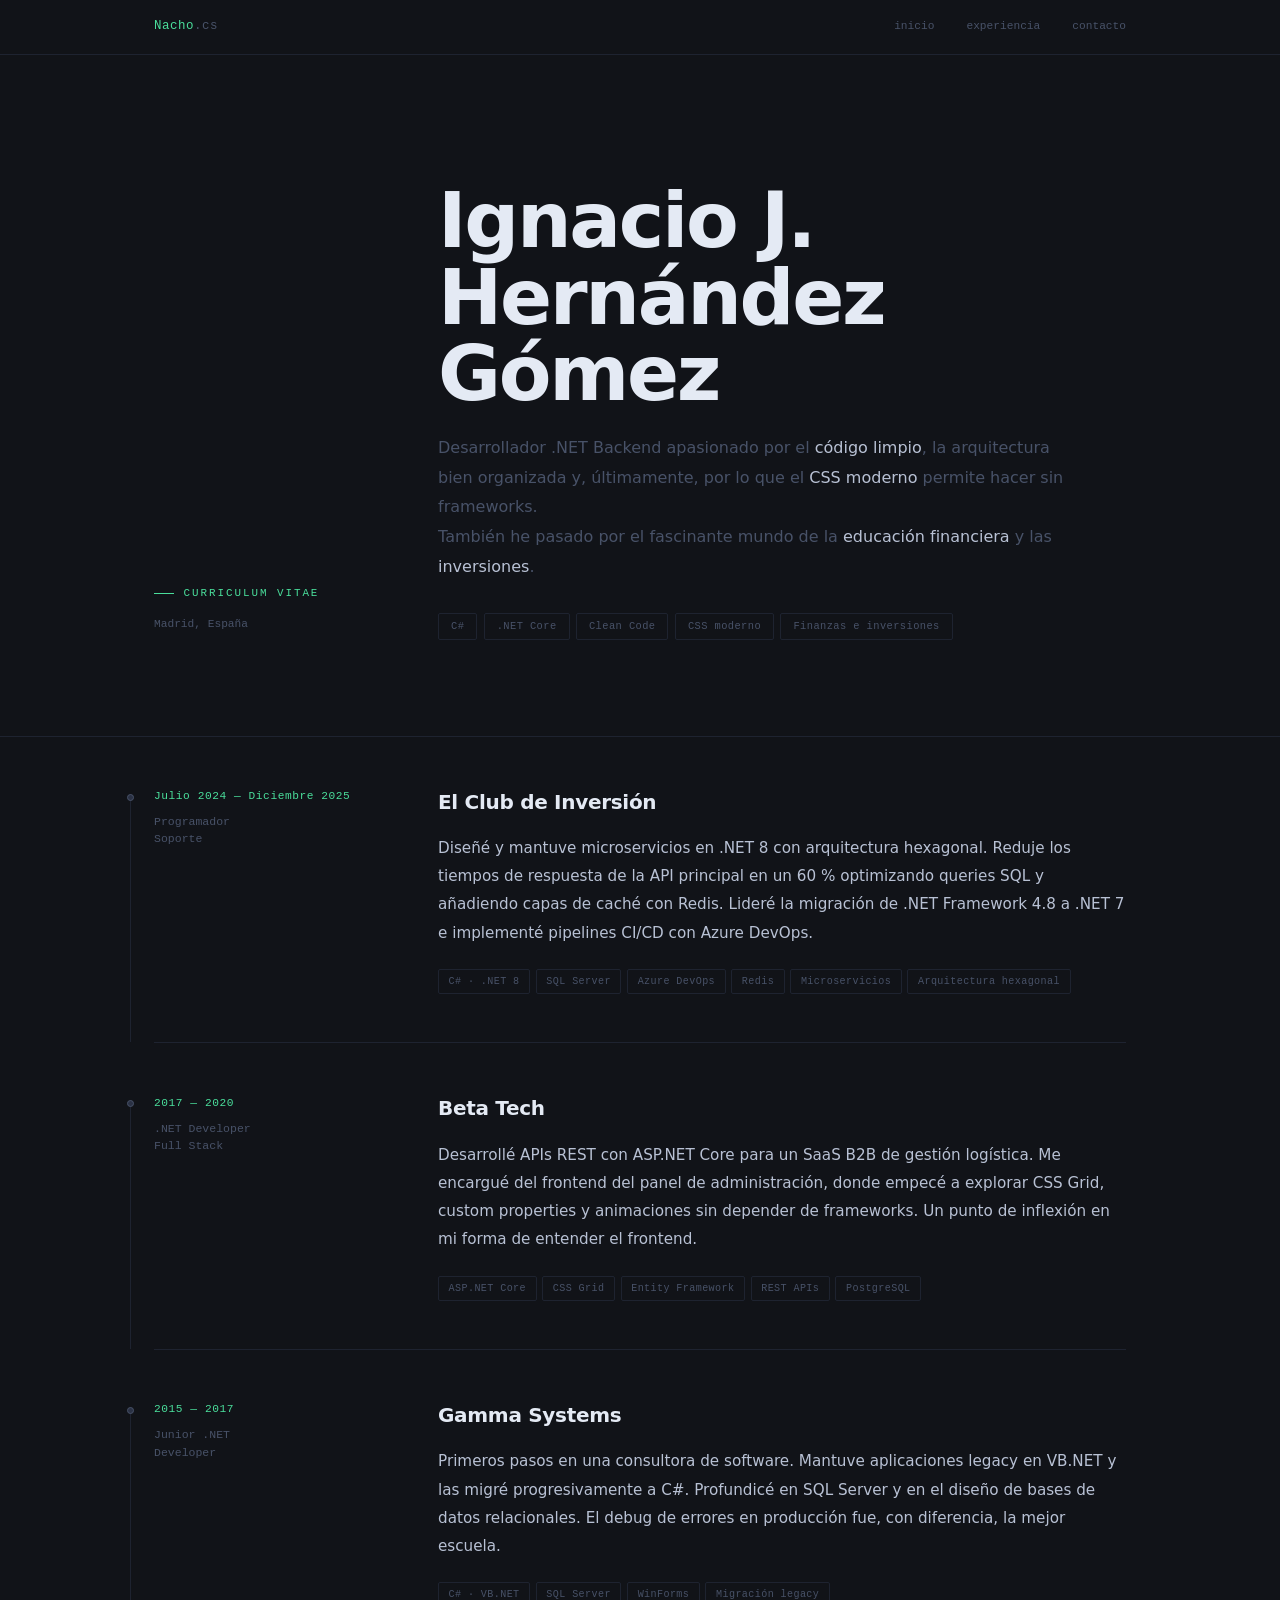
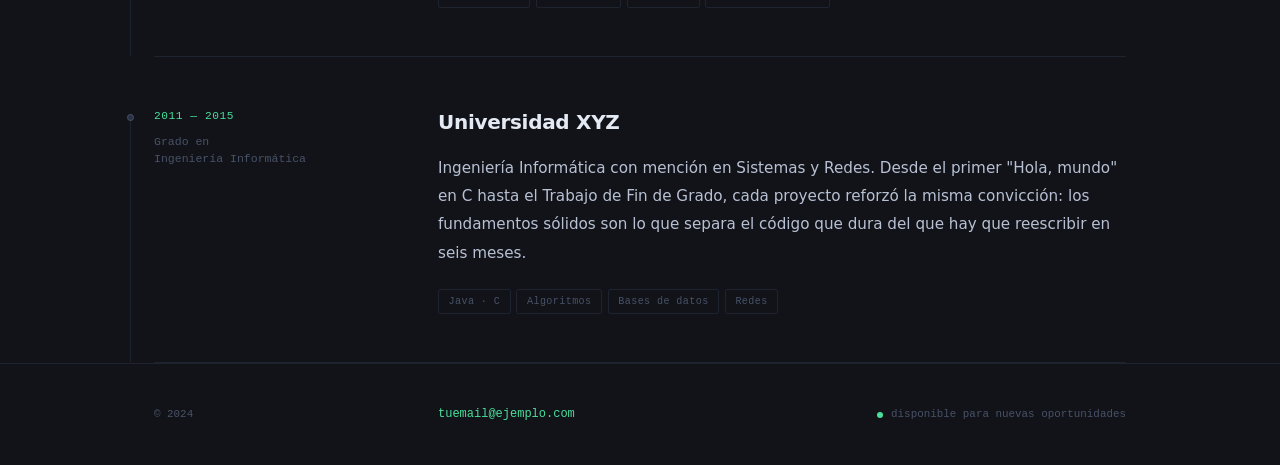
==== cv.html @ 0f87c583 "Primera versión devuelta por la IA. Pendiente seguir revisando." ====
<!DOCTYPE html>
<html lang="es">
<head>
  <meta charset="UTF-8" />
  <meta name="viewport" content="width=device-width, initial-scale=1.0" />
  <title>Ignacio - CV</title>
  <style>
    *, *::before, *::after { box-sizing: border-box; margin: 0; padding: 0; }

    :root {
      --bg:      #111318;
      --border:  #1e2330;
      --text:    #b8c1d4;
      --muted:   #485268;
      --dim:     #2a3144;
      --heading: #e4eaf4;
      --accent:  #4ade9b;
      --mono:    ui-monospace, 'Cascadia Code', 'SF Mono', Menlo, Consolas, monospace;
      --sans:    system-ui, -apple-system, BlinkMacSystemFont, 'Segoe UI', sans-serif;
      --max:     1100px;
      --pad:     clamp(1.5rem, 5vw, 5rem);
    }

    html { scroll-behavior: smooth; }

    body {
      background: var(--bg);
      color: var(--text);
      font-family: var(--sans);
      font-size: 15px;
      line-height: 1.75;
      overflow-x: hidden;
    }

    ::-webkit-scrollbar { width: 4px; }
    ::-webkit-scrollbar-track { background: var(--bg); }
    ::-webkit-scrollbar-thumb { background: var(--border); border-radius: 2px; }

    /* ─── WRAPPER ─── */
    .wrap {
      max-width: var(--max);
      margin: 0 auto;
      padding: 0 var(--pad);
    }

    /* ─── HEADER ─── */
    .site-header {
      position: sticky;
      top: 0;
      z-index: 100;
      background: var(--bg);
      border-bottom: 1px solid var(--border);
    }

    .header-inner {
      max-width: var(--max);
      margin: 0 auto;
      padding: 1rem var(--pad);
      display: flex;
      justify-content: space-between;
      align-items: center;
    }

    .site-logo {
      font-family: var(--mono);
      font-size: .78rem;
      color: var(--accent);
      letter-spacing: .04em;
    }

    .site-logo em { color: var(--muted); font-style: normal; }

    .site-nav {
      list-style: none;
      display: flex;
      gap: 2rem;
      font-family: var(--mono);
      font-size: .7rem;
    }

    .site-nav a {
      color: var(--muted);
      text-decoration: none;
      transition: color .2s;
    }

    .site-nav a:hover { color: var(--text); }

    /* ─── HERO ─── */
    .hero {
      border-bottom: 1px solid var(--border);
      padding: 8rem 0 6rem;
    }

    /* mismo grid de 2 cols que las entradas */
    .hero-inner {
      display: grid;
      grid-template-columns: 220px 1fr;
      gap: 0 4rem;
      align-items: end;
    }

    .hero-aside {
      padding-bottom: .35rem;  /* alinear con baseline del nombre */
    }

    .hero-label {
      font-family: var(--mono);
      font-size: .68rem;
      color: var(--accent);
      letter-spacing: .18em;
      text-transform: uppercase;
      display: flex;
      align-items: center;
      gap: .6rem;
      margin-bottom: .75rem;
    }

    .hero-label::before {
      content: '';
      width: 20px;
      height: 1px;
      background: var(--accent);
      flex-shrink: 0;
    }

    .hero-location {
      font-family: var(--mono);
      font-size: .7rem;
      color: var(--muted);
    }

    .hero-name {
      font-size: clamp(2.8rem, 6vw, 5.5rem);
      font-weight: 900;
      line-height: 1.0;
      letter-spacing: -.03em;
      color: var(--heading);
      margin-bottom: 1.25rem;
    }

    .hero-bio {
      font-size: 1rem;
      color: var(--muted);
      max-width: 62ch;
      line-height: 1.85;
    }

    .hero-bio strong { color: var(--text); font-weight: 400; }

    .hero-stack {
      margin-top: 2rem;
      display: flex;
      gap: .4rem;
      flex-wrap: wrap;
    }

    .stack-pill {
      font-family: var(--mono);
      font-size: .65rem;
      color: var(--muted);
      border: 1px solid var(--border);
      padding: .2rem .75rem;
      border-radius: 2px;
      letter-spacing: .04em;
    }

    /* ─── SECTION LABEL ─── */
    .section-label {
      font-family: var(--mono);
      font-size: .68rem;
      color: var(--muted);
      letter-spacing: .18em;
      text-transform: uppercase;
      padding: 3.5rem 0 2rem;
      display: flex;
      align-items: center;
      gap: .75rem;
      border-bottom: 1px solid var(--border);
    }

    .section-label::after {
      content: '';
      flex: 1;
      height: 1px;
      background: var(--border);
    }

    /* ─── ENTRY ─── */
    .entry {
      display: grid;
      grid-template-columns: 220px 1fr;
      gap: 0 4rem;
      padding: 3rem 0;
      border-bottom: 1px solid var(--border);
      opacity: 0;
      transform: translateY(16px);
      transition: opacity .55s ease, transform .55s ease;
    }

    .entry.visible {
      opacity: 1;
      transform: translateY(0);
    }

    /* ─── COLUMNA IZQUIERDA ─── */
    .entry-aside {
      padding-top: .15rem;
      display: flex;
      flex-direction: column;
      gap: .4rem;
      position: relative;
    }

    /* Línea de timeline */
    .entry-aside::before {
      content: '';
      position: absolute;
      left: -1.5rem;
      top: .55rem;
      bottom: -3rem;
      width: 1px;
      background: var(--border);
    }

    /* Punto en la línea */
    .entry-aside::after {
      content: '';
      position: absolute;
      left: calc(-1.5rem - 3px);
      top: .55rem;
      width: 7px;
      height: 7px;
      border-radius: 50%;
      background: var(--dim);
      border: 1px solid var(--muted);
    }

    .entry:hover .entry-aside::after {
      background: var(--accent);
      border-color: var(--accent);
    }

    .entry-dates {
      font-family: var(--mono);
      font-size: .7rem;
      color: var(--accent);
      letter-spacing: .05em;
    }

    .entry-role {
      font-family: var(--mono);
      font-size: .72rem;
      color: var(--muted);
      line-height: 1.5;
    }

    /* ─── COLUMNA DERECHA ─── */
    .entry-main {}

    .entry-company {
      font-size: 1.25rem;
      font-weight: 700;
      color: var(--heading);
      letter-spacing: -.015em;
      margin-bottom: .9rem;
    }

    .entry-description {
      font-size: .95rem;
      color: var(--text);
      line-height: 1.85;
    }

    .entry-tags {
      display: flex;
      flex-wrap: wrap;
      gap: .35rem;
      margin-top: 1.4rem;
    }

    .tag {
      font-family: var(--mono);
      font-size: .63rem;
      color: var(--muted);
      border: 1px solid var(--border);
      padding: .18rem .6rem;
      border-radius: 2px;
      letter-spacing: .04em;
      transition: color .2s, border-color .2s;
    }

    .tag:hover {
      color: var(--text);
      border-color: var(--muted);
    }

    /* ─── FOOTER ─── */
    .site-footer {
      border-top: 1px solid var(--border);
      padding: 2.5rem 0;
    }

    .footer-inner {
      max-width: var(--max);
      margin: 0 auto;
      padding: 0 var(--pad);
      display: grid;
      grid-template-columns: 220px 1fr;
      gap: 0 4rem;
      align-items: center;
    }

    .footer-label {
      font-family: var(--mono);
      font-size: .68rem;
      color: var(--muted);
    }

    .footer-right {
      display: flex;
      justify-content: space-between;
      align-items: center;
      flex-wrap: wrap;
      gap: 1rem;
    }

    .footer-email {
      font-family: var(--mono);
      font-size: .75rem;
    }

    .footer-email a {
      color: var(--accent);
      text-decoration: none;
    }

    .footer-available {
      font-family: var(--mono);
      font-size: .68rem;
      color: var(--muted);
      display: flex;
      align-items: center;
      gap: .5rem;
    }

    .avail-dot {
      width: 6px;
      height: 6px;
      background: var(--accent);
      border-radius: 50%;
      animation: pulse 2.5s ease infinite;
    }

    @keyframes pulse {
      0%, 100% { opacity: 1; }
      50%       { opacity: .2; }
    }

    /* ─── RESPONSIVE ─── */
    @media (max-width: 680px) {
      .hero-inner,
      .entry,
      .footer-inner {
        grid-template-columns: 1fr;
        gap: 1.5rem 0;
      }

      .entry-aside::before,
      .entry-aside::after { display: none; }

      .site-nav { display: none; }

      .hero { padding: 5rem 0 4rem; }
    }
  </style>
</head>
<body>

  <!-- HEADER -->
  <header class="site-header">
    <div class="header-inner">
      <span class="site-logo">Nacho<em>.cs</em></span>
      <nav>
        <ul class="site-nav">
          <li><a href="#">inicio</a></li>
          <li><a href="#">experiencia</a></li>
          <li><a href="#">contacto</a></li>
        </ul>
      </nav>
    </div>
  </header>

  <!-- HERO -->
  <section class="hero">
    <div class="wrap">
      <div class="hero-inner">

        <div class="hero-aside">
          <p class="hero-label">Curriculum Vitae</p>
          <p class="hero-location">Madrid, España</p>
        </div>

        <div class="hero-body">
          <h1 class="hero-name">Ignacio J.<br>Hernández Gómez</h1>
          <p class="hero-bio">
            Desarrollador .NET Backend apasionado por el <strong>código limpio</strong>, la arquitectura bien organizada y, últimamente,
            por lo que el <strong>CSS moderno</strong> permite hacer sin frameworks.
            </br>
            También he pasado por el fascinante mundo de la <strong>educación financiera</strong> y las <strong>inversiones</strong>.
          </p>
          <div class="hero-stack">
            <span class="stack-pill">C#</span>
            <span class="stack-pill">.NET Core</span>
            <span class="stack-pill">Clean Code</span>
            <span class="stack-pill">CSS moderno</span>
            <span class="stack-pill">Finanzas e inversiones</span>
          </div>
        </div>

      </div>
    </div>
  </section>

  <!-- TIMELINE -->
  <main>
    <div class="wrap">

      <article class="entry">
        <div class="entry-aside">
          <span class="entry-dates">Julio 2024 — Diciembre 2025</span>
          <span class="entry-role">Programador<br>Soporte</span>
        </div>
        <div class="entry-main">
          <h3 class="entry-company">El Club de Inversión</h3>
          <p class="entry-description">
            Diseñé y mantuve microservicios en .NET 8 con arquitectura hexagonal. Reduje los tiempos
            de respuesta de la API principal en un 60 % optimizando queries SQL y añadiendo capas de
            caché con Redis. Lideré la migración de .NET Framework 4.8 a .NET 7 e implementé
            pipelines CI/CD con Azure DevOps.
          </p>
          <div class="entry-tags">
            <span class="tag">C# · .NET 8</span>
            <span class="tag">SQL Server</span>
            <span class="tag">Azure DevOps</span>
            <span class="tag">Redis</span>
            <span class="tag">Microservicios</span>
            <span class="tag">Arquitectura hexagonal</span>
          </div>
        </div>
      </article>

      <article class="entry">
        <div class="entry-aside">
          <span class="entry-dates">2017 — 2020</span>
          <span class="entry-role">.NET Developer<br>Full Stack</span>
        </div>
        <div class="entry-main">
          <h3 class="entry-company">Beta Tech</h3>
          <p class="entry-description">
            Desarrollé APIs REST con ASP.NET Core para un SaaS B2B de gestión logística. Me encargué
            del frontend del panel de administración, donde empecé a explorar CSS Grid, custom
            properties y animaciones sin depender de frameworks. Un punto de inflexión en mi forma
            de entender el frontend.
          </p>
          <div class="entry-tags">
            <span class="tag">ASP.NET Core</span>
            <span class="tag">CSS Grid</span>
            <span class="tag">Entity Framework</span>
            <span class="tag">REST APIs</span>
            <span class="tag">PostgreSQL</span>
          </div>
        </div>
      </article>

      <article class="entry">
        <div class="entry-aside">
          <span class="entry-dates">2015 — 2017</span>
          <span class="entry-role">Junior .NET<br>Developer</span>
        </div>
        <div class="entry-main">
          <h3 class="entry-company">Gamma Systems</h3>
          <p class="entry-description">
            Primeros pasos en una consultora de software. Mantuve aplicaciones legacy en VB.NET y
            las migré progresivamente a C#. Profundicé en SQL Server y en el diseño de bases de
            datos relacionales. El debug de errores en producción fue, con diferencia, la mejor
            escuela.
          </p>
          <div class="entry-tags">
            <span class="tag">C# · VB.NET</span>
            <span class="tag">SQL Server</span>
            <span class="tag">WinForms</span>
            <span class="tag">Migración legacy</span>
          </div>
        </div>
      </article>

      <article class="entry">
        <div class="entry-aside">
          <span class="entry-dates">2011 — 2015</span>
          <span class="entry-role">Grado en<br>Ingeniería Informática</span>
        </div>
        <div class="entry-main">
          <h3 class="entry-company">Universidad XYZ</h3>
          <p class="entry-description">
            Ingeniería Informática con mención en Sistemas y Redes. Desde el primer "Hola, mundo"
            en C hasta el Trabajo de Fin de Grado, cada proyecto reforzó la misma convicción:
            los fundamentos sólidos son lo que separa el código que dura del que hay que
            reescribir en seis meses.
          </p>
          <div class="entry-tags">
            <span class="tag">Java · C</span>
            <span class="tag">Algoritmos</span>
            <span class="tag">Bases de datos</span>
            <span class="tag">Redes</span>
          </div>
        </div>
      </article>

    </div>
  </main>

  <!-- FOOTER -->
  <footer class="site-footer">
    <div class="footer-inner">
      <span class="footer-label">© 2024</span>
      <div class="footer-right">
        <span class="footer-email">
          <a href="mailto:tuemail@ejemplo.com">tuemail@ejemplo.com</a>
        </span>
        <div class="footer-available">
          <span class="avail-dot"></span>
          disponible para nuevas oportunidades
        </div>
      </div>
    </div>
  </footer>

  <script>
    var observer = new IntersectionObserver(function(entries) {
      entries.forEach(function(entry) {
        if (entry.isIntersecting) {
          entry.target.classList.add('visible');
          observer.unobserve(entry.target);
        }
      });
    }, { threshold: 0, rootMargin: '0px 0px -40px 0px' });

    document.querySelectorAll('.entry').forEach(function(el) {
      observer.observe(el);
    });
  </script>

</body>
</html>
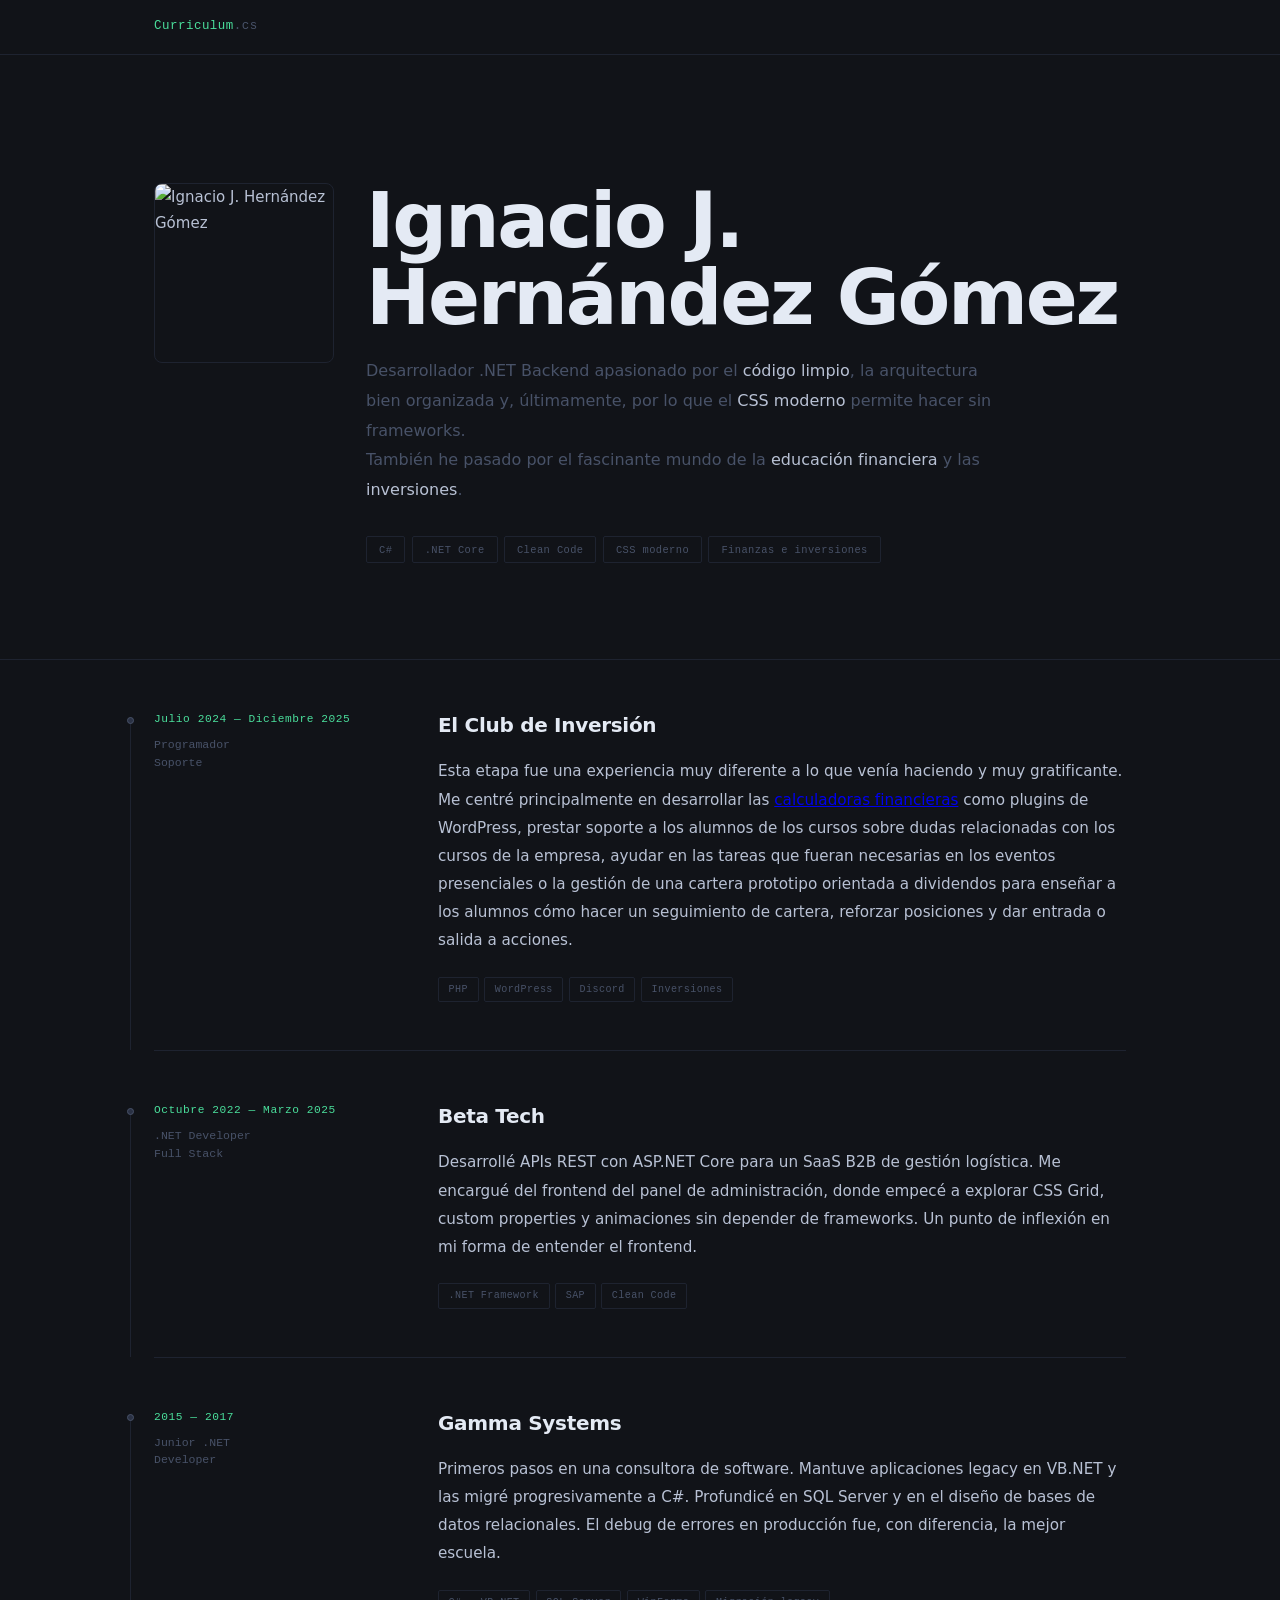
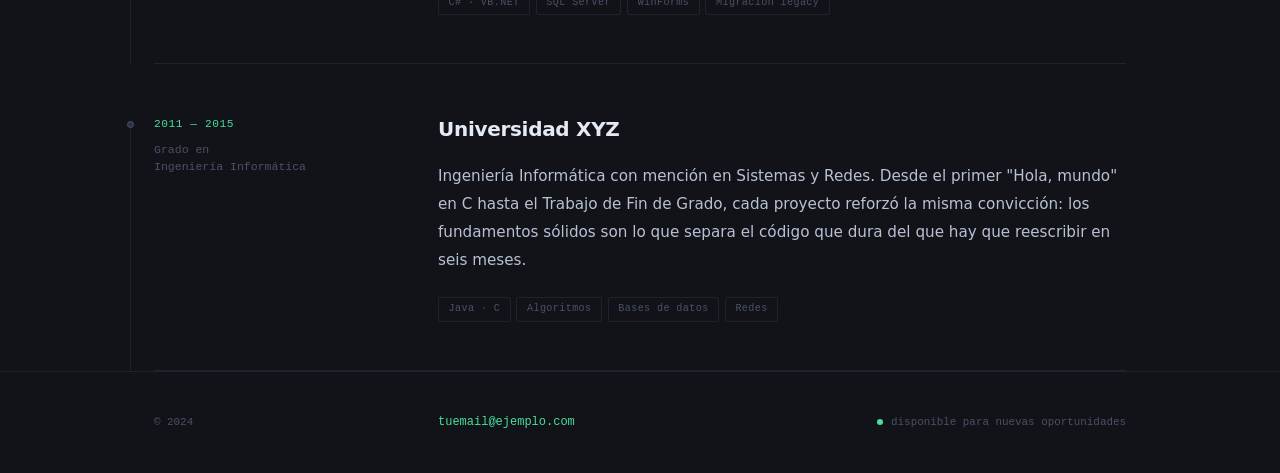
==== commit 715963fc: "Completada la última experiencia. Quitados algunos tags. Simplificada estructura con nombre y foto." ====
--- a/cv.html
+++ b/cv.html
@@ -19,6 +19,8 @@
       --sans:    system-ui, -apple-system, BlinkMacSystemFont, 'Segoe UI', sans-serif;
       --max:     1100px;
       --pad:     clamp(1.5rem, 5vw, 5rem);
+      --photo-size:   180px;  /* Cambiar para ajustar tamaño */
+      --photo-radius: 8px;    /* Cambiar a 50% para forma redonda */
     }
 
     html { scroll-behavior: smooth; }
@@ -70,22 +72,6 @@
 
     .site-logo em { color: var(--muted); font-style: normal; }
 
-    .site-nav {
-      list-style: none;
-      display: flex;
-      gap: 2rem;
-      font-family: var(--mono);
-      font-size: .7rem;
-    }
-
-    .site-nav a {
-      color: var(--muted);
-      text-decoration: none;
-      transition: color .2s;
-    }
-
-    .site-nav a:hover { color: var(--text); }
-
     /* ─── HERO ─── */
     .hero {
       border-bottom: 1px solid var(--border);
@@ -95,39 +81,38 @@
     /* mismo grid de 2 cols que las entradas */
     .hero-inner {
       display: grid;
-      grid-template-columns: 220px 1fr;
+      grid-template-columns: 1fr;
       gap: 0 4rem;
       align-items: end;
     }
 
-    .hero-aside {
-      padding-bottom: .35rem;  /* alinear con baseline del nombre */
-    }
-
-    .hero-label {
-      font-family: var(--mono);
-      font-size: .68rem;
-      color: var(--accent);
-      letter-spacing: .18em;
-      text-transform: uppercase;
-      display: flex;
-      align-items: center;
-      gap: .6rem;
-      margin-bottom: .75rem;
-    }
-
-    .hero-label::before {
-      content: '';
-      width: 20px;
-      height: 1px;
-      background: var(--accent);
+    /* ─── FOTO DE PERFIL ─── */
+    .hero-photo {
+      width: var(--photo-size);
+      height: var(--photo-size);
+      border-radius: var(--photo-radius);
+      border: 1px solid var(--border);
+      object-fit: cover;
+      display: block;
       flex-shrink: 0;
-    }
-
-    .hero-location {
-      font-family: var(--mono);
-      font-size: .7rem;
-      color: var(--muted);
+      transition: opacity .3s ease, transform .3s ease;
+    }
+
+    .hero-body .hero-photo:hover {
+      opacity: .85;
+      transform: scale(1.02);
+    }
+
+    .hero-body {
+      display: flex;
+      flex-wrap: wrap;
+      gap: 2rem;
+      align-items: flex-start;
+    }
+
+    .hero-content {
+      flex: 1;
+      min-width: 260px;
     }
 
     .hero-name {
@@ -366,10 +351,18 @@
         gap: 1.5rem 0;
       }
 
+      .hero-body {
+        flex-direction: column;
+        align-items: center;
+        text-align: center;
+      }
+
+      .hero-content {
+        min-width: auto;
+      }
+
       .entry-aside::before,
       .entry-aside::after { display: none; }
-
-      .site-nav { display: none; }
 
       .hero { padding: 5rem 0 4rem; }
     }
@@ -380,14 +373,7 @@
   <!-- HEADER -->
   <header class="site-header">
     <div class="header-inner">
-      <span class="site-logo">Nacho<em>.cs</em></span>
-      <nav>
-        <ul class="site-nav">
-          <li><a href="#">inicio</a></li>
-          <li><a href="#">experiencia</a></li>
-          <li><a href="#">contacto</a></li>
-        </ul>
-      </nav>
+      <span class="site-logo">Curriculum<em>.cs</em></span>
     </div>
   </header>
 
@@ -396,25 +382,23 @@
     <div class="wrap">
       <div class="hero-inner">
 
-        <div class="hero-aside">
-          <p class="hero-label">Curriculum Vitae</p>
-          <p class="hero-location">Madrid, España</p>
-        </div>
-
         <div class="hero-body">
-          <h1 class="hero-name">Ignacio J.<br>Hernández Gómez</h1>
-          <p class="hero-bio">
-            Desarrollador .NET Backend apasionado por el <strong>código limpio</strong>, la arquitectura bien organizada y, últimamente,
-            por lo que el <strong>CSS moderno</strong> permite hacer sin frameworks.
-            </br>
-            También he pasado por el fascinante mundo de la <strong>educación financiera</strong> y las <strong>inversiones</strong>.
-          </p>
-          <div class="hero-stack">
-            <span class="stack-pill">C#</span>
-            <span class="stack-pill">.NET Core</span>
-            <span class="stack-pill">Clean Code</span>
-            <span class="stack-pill">CSS moderno</span>
-            <span class="stack-pill">Finanzas e inversiones</span>
+          <img src="imgs/hero-photo 2.jpg" alt="Ignacio J. Hernández Gómez" class="hero-photo">
+          <div class="hero-content">
+            <h1 class="hero-name">Ignacio J.<br>Hernández Gómez</h1>
+            <p class="hero-bio">
+              Desarrollador .NET Backend apasionado por el <strong>código limpio</strong>, la arquitectura bien organizada y, últimamente,
+              por lo que el <strong>CSS moderno</strong> permite hacer sin frameworks.
+              </br>
+              También he pasado por el fascinante mundo de la <strong>educación financiera</strong> y las <strong>inversiones</strong>.
+            </p>
+            <div class="hero-stack">
+              <span class="stack-pill">C#</span>
+              <span class="stack-pill">.NET Core</span>
+              <span class="stack-pill">Clean Code</span>
+              <span class="stack-pill">CSS moderno</span>
+              <span class="stack-pill">Finanzas e inversiones</span>
+            </div>
           </div>
         </div>
 
@@ -434,25 +418,23 @@
         <div class="entry-main">
           <h3 class="entry-company">El Club de Inversión</h3>
           <p class="entry-description">
-            Diseñé y mantuve microservicios en .NET 8 con arquitectura hexagonal. Reduje los tiempos
-            de respuesta de la API principal en un 60 % optimizando queries SQL y añadiendo capas de
-            caché con Redis. Lideré la migración de .NET Framework 4.8 a .NET 7 e implementé
-            pipelines CI/CD con Azure DevOps.
+            Esta etapa fue una experiencia muy diferente a lo que venía haciendo y muy gratificante. 
+            Me centré principalmente en desarrollar las <a href="https://www.elclubdeinversion.com/calculadoras-financieras/" target="_blank">calculadoras financieras</a> como plugins de WordPress, prestar soporte a los alumnos de los cursos sobre dudas relacionadas con los cursos de la empresa, 
+            ayudar en las tareas que fueran necesarias en los eventos presenciales 
+            o la gestión de una cartera prototipo orientada a dividendos para enseñar a los alumnos cómo hacer un seguimiento de cartera, reforzar posiciones y dar entrada o salida a acciones.
           </p>
           <div class="entry-tags">
-            <span class="tag">C# · .NET 8</span>
-            <span class="tag">SQL Server</span>
-            <span class="tag">Azure DevOps</span>
-            <span class="tag">Redis</span>
-            <span class="tag">Microservicios</span>
-            <span class="tag">Arquitectura hexagonal</span>
+            <span class="tag">PHP</span>
+            <span class="tag">WordPress</span>
+            <span class="tag">Discord</span>
+            <span class="tag">Inversiones</span>
           </div>
         </div>
       </article>
 
       <article class="entry">
         <div class="entry-aside">
-          <span class="entry-dates">2017 — 2020</span>
+          <span class="entry-dates">Octubre 2022 — Marzo 2025</span>
           <span class="entry-role">.NET Developer<br>Full Stack</span>
         </div>
         <div class="entry-main">
@@ -464,11 +446,9 @@
             de entender el frontend.
           </p>
           <div class="entry-tags">
-            <span class="tag">ASP.NET Core</span>
-            <span class="tag">CSS Grid</span>
-            <span class="tag">Entity Framework</span>
-            <span class="tag">REST APIs</span>
-            <span class="tag">PostgreSQL</span>
+            <span class="tag">.NET Framework</span>
+            <span class="tag">SAP</span>
+            <span class="tag">Clean Code</span>
           </div>
         </div>
       </article>
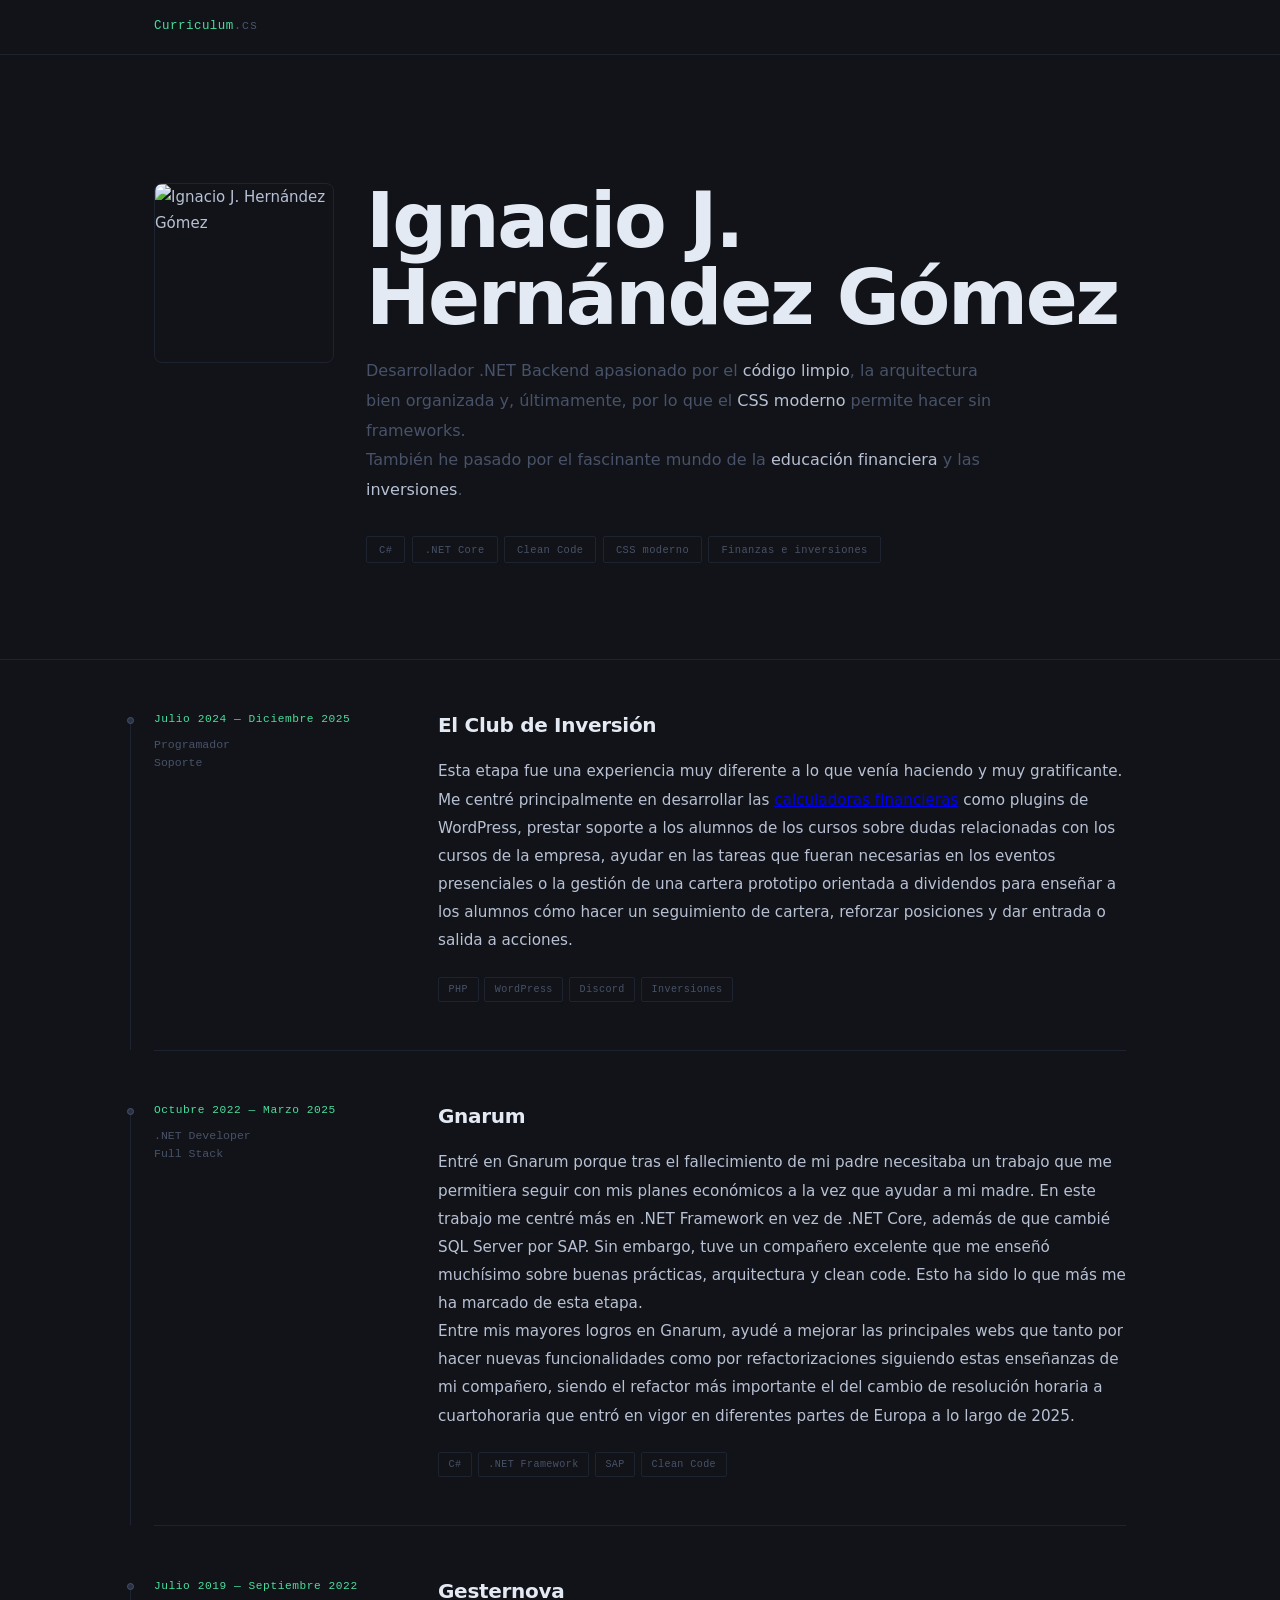
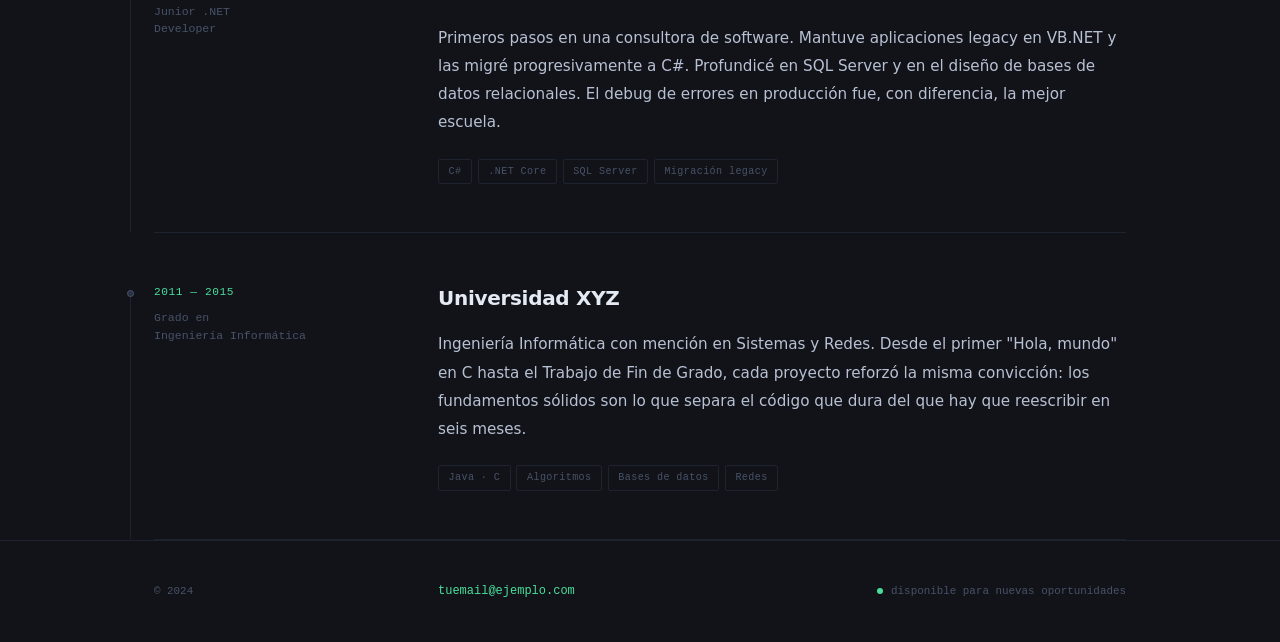
==== commit 406fa203: "Avanzado con el CV." ====
--- a/cv.html
+++ b/cv.html
@@ -438,14 +438,18 @@
           <span class="entry-role">.NET Developer<br>Full Stack</span>
         </div>
         <div class="entry-main">
-          <h3 class="entry-company">Beta Tech</h3>
+          <h3 class="entry-company">Gnarum</h3>
           <p class="entry-description">
-            Desarrollé APIs REST con ASP.NET Core para un SaaS B2B de gestión logística. Me encargué
-            del frontend del panel de administración, donde empecé a explorar CSS Grid, custom
-            properties y animaciones sin depender de frameworks. Un punto de inflexión en mi forma
-            de entender el frontend.
+            Entré en Gnarum porque tras el fallecimiento de mi padre necesitaba un trabajo que me permitiera seguir con mis planes económicos 
+            a la vez que ayudar a mi madre. En este trabajo me centré más en .NET Framework en vez de .NET Core, además de que cambié SQL Server por SAP. 
+            Sin embargo, tuve un compañero excelente que me enseñó muchísimo sobre buenas prácticas, arquitectura y clean code. Esto ha sido lo que más 
+            me ha marcado de esta etapa.
+            <br />Entre mis mayores logros en Gnarum, ayudé a mejorar las principales webs que tanto por hacer nuevas funcionalidades como por refactorizaciones 
+            siguiendo estas enseñanzas de mi compañero, siendo el refactor más importante el del cambio de resolución horaria a cuartohoraria que entró en 
+            vigor en diferentes partes de Europa a lo largo de 2025.
           </p>
           <div class="entry-tags">
+            <span class="tag">C#</span>
             <span class="tag">.NET Framework</span>
             <span class="tag">SAP</span>
             <span class="tag">Clean Code</span>
@@ -455,11 +459,11 @@
 
       <article class="entry">
         <div class="entry-aside">
-          <span class="entry-dates">2015 — 2017</span>
+          <span class="entry-dates">Julio 2019 — Septiembre 2022</span>
           <span class="entry-role">Junior .NET<br>Developer</span>
         </div>
         <div class="entry-main">
-          <h3 class="entry-company">Gamma Systems</h3>
+          <h3 class="entry-company">Gesternova</h3>
           <p class="entry-description">
             Primeros pasos en una consultora de software. Mantuve aplicaciones legacy en VB.NET y
             las migré progresivamente a C#. Profundicé en SQL Server y en el diseño de bases de
@@ -467,9 +471,9 @@
             escuela.
           </p>
           <div class="entry-tags">
-            <span class="tag">C# · VB.NET</span>
+            <span class="tag">C#</span>
+            <span class="tag">.NET Core</span>
             <span class="tag">SQL Server</span>
-            <span class="tag">WinForms</span>
             <span class="tag">Migración legacy</span>
           </div>
         </div>
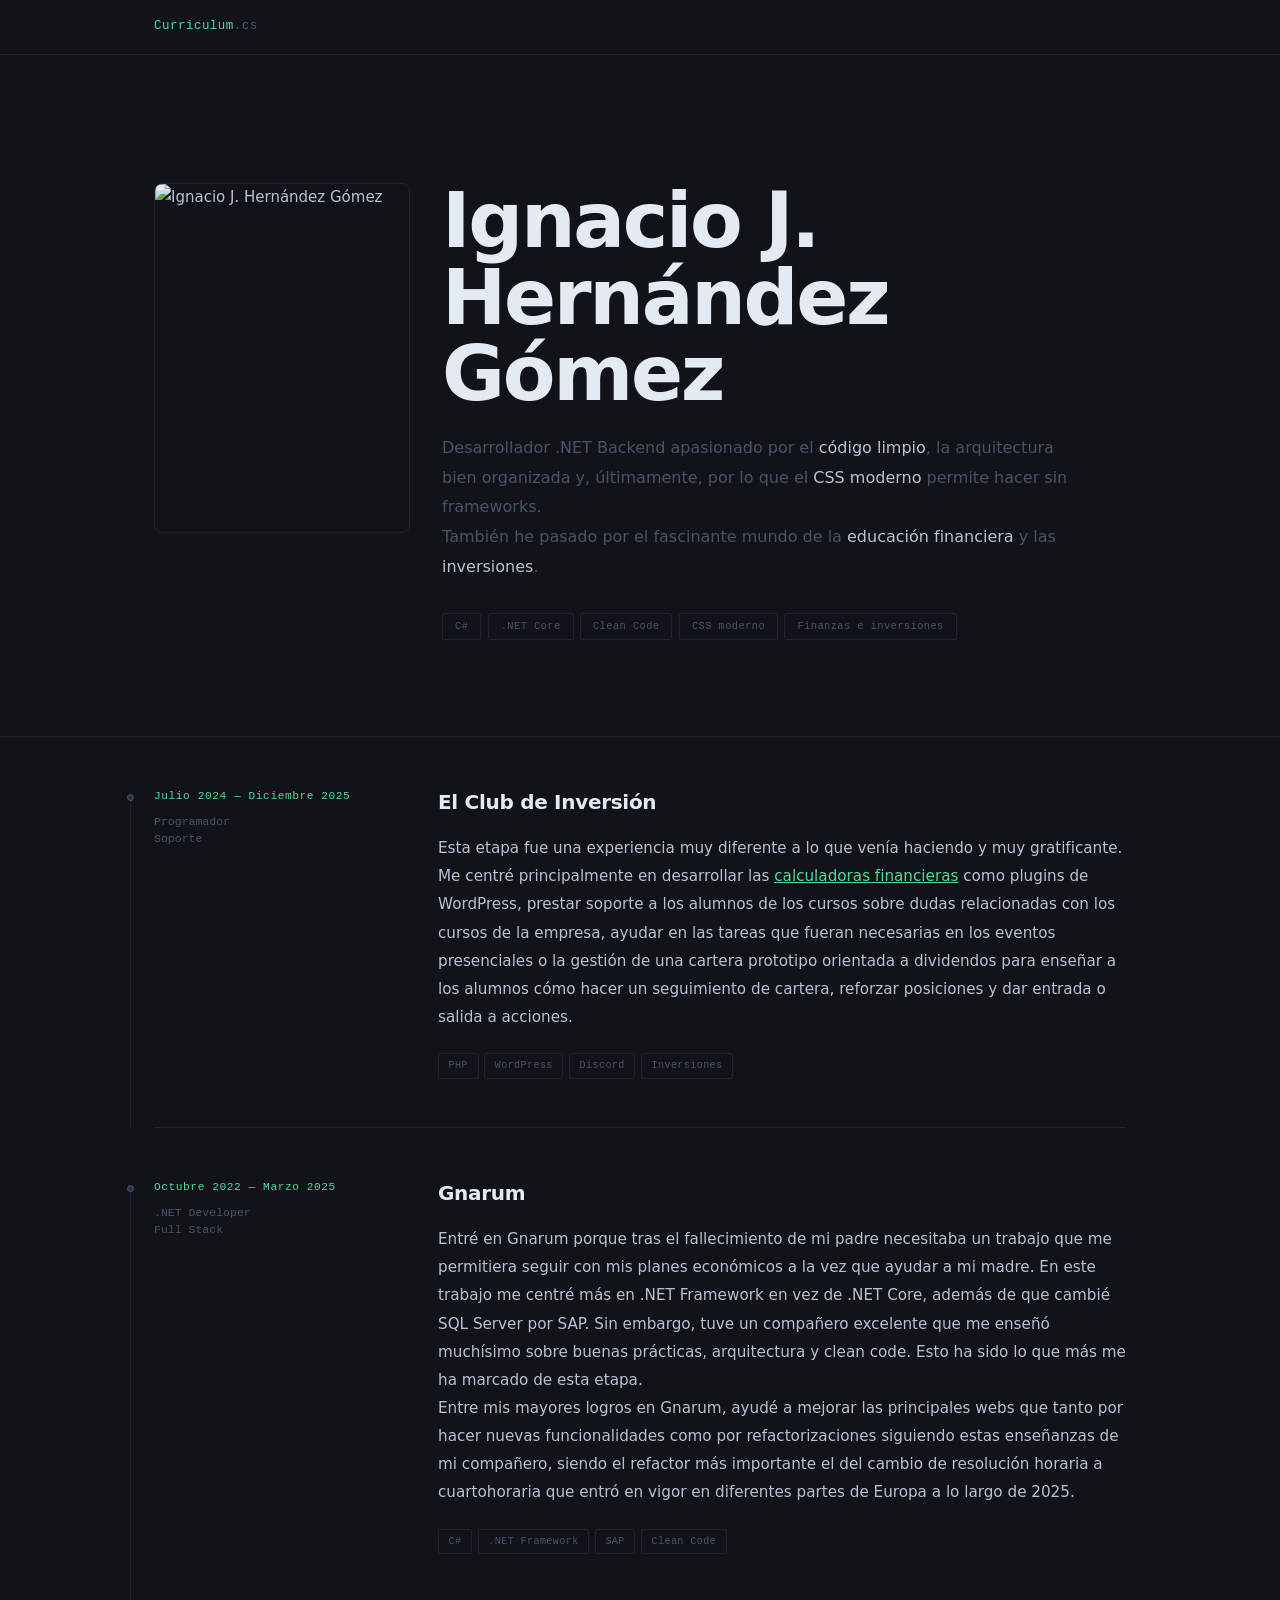
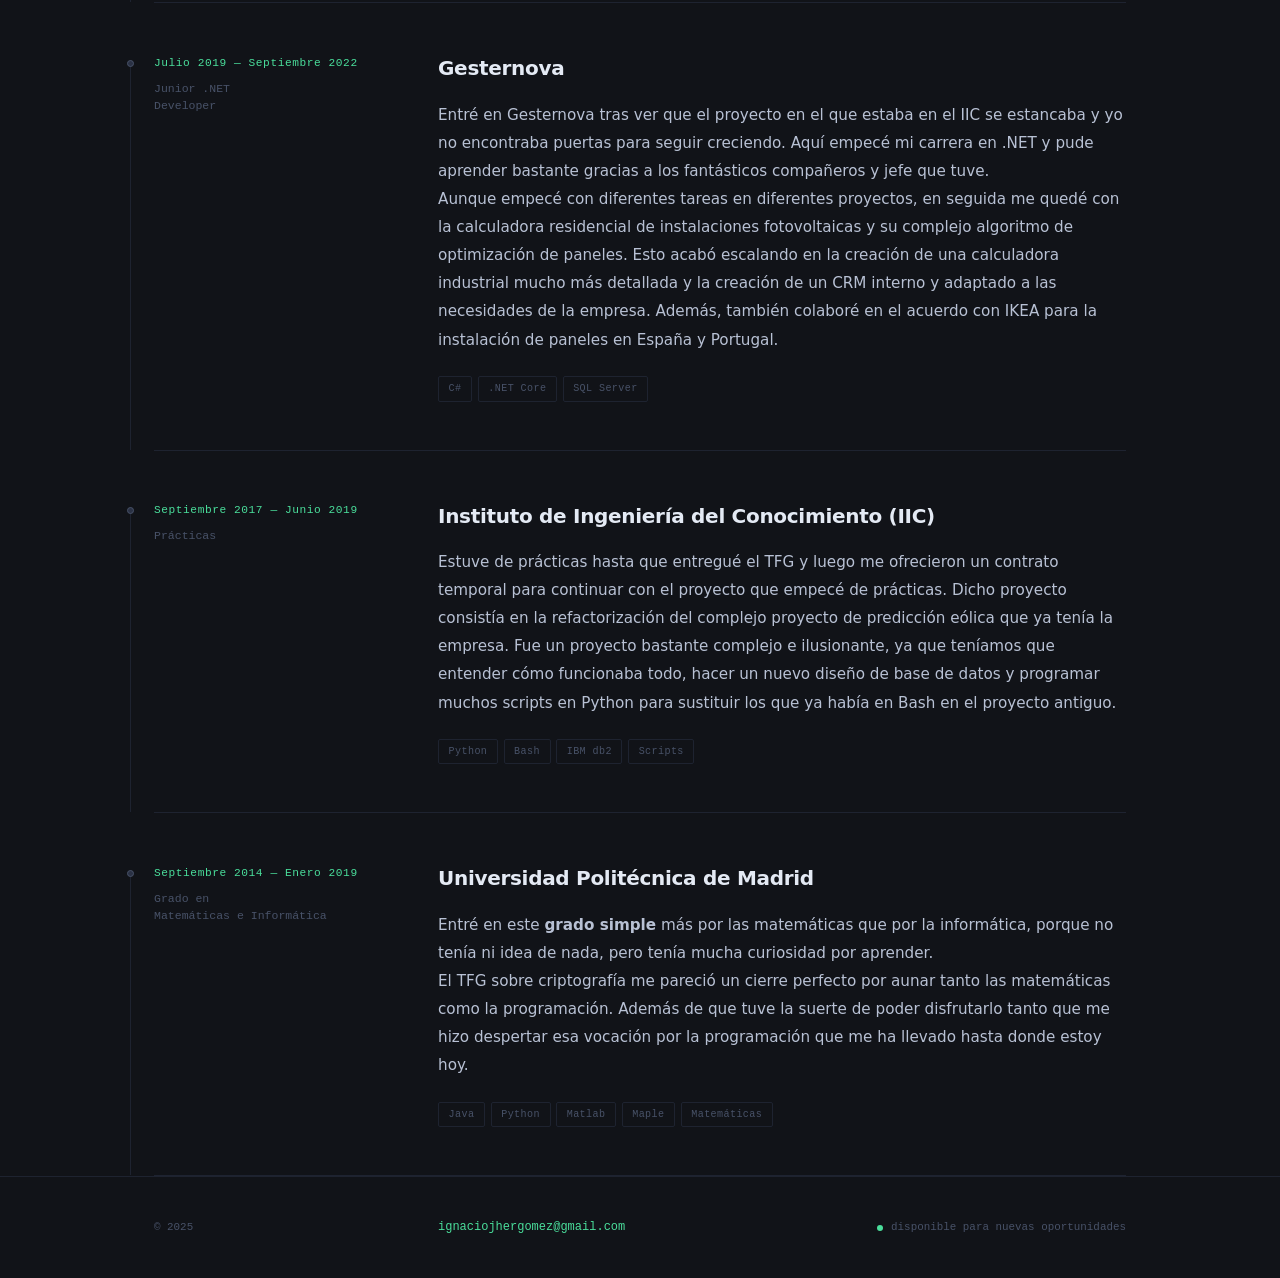
==== commit 4748928e: "Completada historia del CV y cambios en las fotos." ====
--- a/cv.html
+++ b/cv.html
@@ -4,6 +4,7 @@
   <meta charset="UTF-8" />
   <meta name="viewport" content="width=device-width, initial-scale=1.0" />
   <title>Ignacio - CV</title>
+  <link rel="icon" href="imgs/favicon.jpg" />
   <style>
     *, *::before, *::after { box-sizing: border-box; margin: 0; padding: 0; }
 
@@ -19,7 +20,8 @@
       --sans:    system-ui, -apple-system, BlinkMacSystemFont, 'Segoe UI', sans-serif;
       --max:     1100px;
       --pad:     clamp(1.5rem, 5vw, 5rem);
-      --photo-size:   180px;  /* Cambiar para ajustar tamaño */
+      --photo-height:   40vh;  /* Cambiar para ajustar tamaño */
+      --photo-width:   20vw;  /* Cambiar para ajustar tamaño */
       --photo-radius: 8px;    /* Cambiar a 50% para forma redonda */
     }
 
@@ -38,6 +40,11 @@
     ::-webkit-scrollbar-track { background: var(--bg); }
     ::-webkit-scrollbar-thumb { background: var(--border); border-radius: 2px; }
 
+    a {
+      /* color: rgb(71, 217, 200); */
+      color: var(--accent);
+    }
+
     /* ─── WRAPPER ─── */
     .wrap {
       max-width: var(--max);
@@ -88,8 +95,12 @@
 
     /* ─── FOTO DE PERFIL ─── */
     .hero-photo {
-      width: var(--photo-size);
-      height: var(--photo-size);
+      width: var(--photo-width);
+      min-width: 250px;
+      max-width: 330px;
+      height: var(--photo-height);
+      min-height: 250px;
+      max-height: 350px;
       border-radius: var(--photo-radius);
       border: 1px solid var(--border);
       object-fit: cover;
@@ -383,14 +394,13 @@
       <div class="hero-inner">
 
         <div class="hero-body">
-          <img src="imgs/hero-photo 2.jpg" alt="Ignacio J. Hernández Gómez" class="hero-photo">
+          <img src="imgs/hero-photo.png" alt="Ignacio J. Hernández Gómez" class="hero-photo">
           <div class="hero-content">
             <h1 class="hero-name">Ignacio J.<br>Hernández Gómez</h1>
             <p class="hero-bio">
               Desarrollador .NET Backend apasionado por el <strong>código limpio</strong>, la arquitectura bien organizada y, últimamente,
               por lo que el <strong>CSS moderno</strong> permite hacer sin frameworks.
-              </br>
-              También he pasado por el fascinante mundo de la <strong>educación financiera</strong> y las <strong>inversiones</strong>.
+              <br>También he pasado por el fascinante mundo de la <strong>educación financiera</strong> y las <strong>inversiones</strong>.
             </p>
             <div class="hero-stack">
               <span class="stack-pill">C#</span>
@@ -444,7 +454,7 @@
             a la vez que ayudar a mi madre. En este trabajo me centré más en .NET Framework en vez de .NET Core, además de que cambié SQL Server por SAP. 
             Sin embargo, tuve un compañero excelente que me enseñó muchísimo sobre buenas prácticas, arquitectura y clean code. Esto ha sido lo que más 
             me ha marcado de esta etapa.
-            <br />Entre mis mayores logros en Gnarum, ayudé a mejorar las principales webs que tanto por hacer nuevas funcionalidades como por refactorizaciones 
+            <br>Entre mis mayores logros en Gnarum, ayudé a mejorar las principales webs que tanto por hacer nuevas funcionalidades como por refactorizaciones 
             siguiendo estas enseñanzas de mi compañero, siendo el refactor más importante el del cambio de resolución horaria a cuartohoraria que entró en 
             vigor en diferentes partes de Europa a lo largo de 2025.
           </p>
@@ -465,38 +475,59 @@
         <div class="entry-main">
           <h3 class="entry-company">Gesternova</h3>
           <p class="entry-description">
-            Primeros pasos en una consultora de software. Mantuve aplicaciones legacy en VB.NET y
-            las migré progresivamente a C#. Profundicé en SQL Server y en el diseño de bases de
-            datos relacionales. El debug de errores en producción fue, con diferencia, la mejor
-            escuela.
+            Entré en Gesternova tras ver que el proyecto en el que estaba en el IIC se estancaba y yo no encontraba puertas para seguir creciendo.
+            Aquí empecé mi carrera en .NET y pude aprender bastante gracias a los fantásticos compañeros y jefe que tuve.
+            <br>Aunque empecé con diferentes tareas en diferentes proyectos, en seguida me quedé con la calculadora residencial de instalaciones fotovoltaicas y su complejo algoritmo de optimización de paneles.
+            Esto acabó escalando en la creación de una calculadora industrial mucho más detallada y la creación de un CRM interno y adaptado a las necesidades de la empresa. Además, también colaboré en el acuerdo 
+            con IKEA para la instalación de paneles en España y Portugal.
           </p>
           <div class="entry-tags">
             <span class="tag">C#</span>
             <span class="tag">.NET Core</span>
             <span class="tag">SQL Server</span>
-            <span class="tag">Migración legacy</span>
           </div>
         </div>
       </article>
 
       <article class="entry">
         <div class="entry-aside">
-          <span class="entry-dates">2011 — 2015</span>
-          <span class="entry-role">Grado en<br>Ingeniería Informática</span>
+          <span class="entry-dates">Septiembre 2017 — Junio 2019</span>
+          <span class="entry-role">Prácticas</span>
         </div>
         <div class="entry-main">
-          <h3 class="entry-company">Universidad XYZ</h3>
+          <h3 class="entry-company">Instituto de Ingeniería del Conocimiento (IIC)</h3>
           <p class="entry-description">
-            Ingeniería Informática con mención en Sistemas y Redes. Desde el primer "Hola, mundo"
-            en C hasta el Trabajo de Fin de Grado, cada proyecto reforzó la misma convicción:
-            los fundamentos sólidos son lo que separa el código que dura del que hay que
-            reescribir en seis meses.
+            Estuve de prácticas hasta que entregué el TFG y luego me ofrecieron un contrato temporal para continuar con el proyecto que empecé de prácticas. Dicho proyecto consistía en la refactorización 
+            del complejo proyecto de predicción eólica que ya tenía la empresa. Fue un proyecto bastante complejo e ilusionante, ya que teníamos que entender cómo funcionaba todo, hacer un nuevo diseño de 
+            base de datos y programar muchos scripts en Python para sustituir los que ya había en Bash en el proyecto antiguo.
           </p>
           <div class="entry-tags">
-            <span class="tag">Java · C</span>
-            <span class="tag">Algoritmos</span>
-            <span class="tag">Bases de datos</span>
-            <span class="tag">Redes</span>
+            <span class="tag">Python</span>
+            <span class="tag">Bash</span>
+            <span class="tag">IBM db2</span>
+            <span class="tag">Scripts</span>
+          </div>
+        </div>
+      </article>
+
+      <article class="entry">
+        <div class="entry-aside">
+          <span class="entry-dates">Septiembre 2014 — Enero 2019</span>
+          <span class="entry-role">Grado en<br>Matemáticas e Informática</span>
+        </div>
+        <div class="entry-main">
+          <h3 class="entry-company">Universidad Politécnica de Madrid</h3>
+          <p class="entry-description">
+            Entré en este <strong>grado simple</strong> más por las matemáticas que por la informática, porque no tenía ni idea de nada, pero tenía mucha curiosidad por aprender.
+            <br>El TFG sobre criptografía me pareció un cierre perfecto por aunar tanto las matemáticas como la programación. Además de que tuve la suerte de poder disfrutarlo tanto 
+            que me hizo despertar esa vocación por la programación que me ha llevado hasta donde estoy hoy.
+          </p>
+          <div class="entry-tags">
+            <span class="tag">Java</span>
+            <span class="tag">Python</span>
+            <span class="tag">Matlab</span>
+            <span class="tag">Maple</span>
+            <span class="tag">Matemáticas</span>
           </div>
         </div>
       </article>
@@ -507,10 +538,10 @@
   <!-- FOOTER -->
   <footer class="site-footer">
     <div class="footer-inner">
-      <span class="footer-label">© 2024</span>
+      <span class="footer-label">© 2025</span>
       <div class="footer-right">
         <span class="footer-email">
-          <a href="mailto:tuemail@ejemplo.com">tuemail@ejemplo.com</a>
+          <a href="mailto:ignaciojhergomez@gmail.com">ignaciojhergomez@gmail.com</a>
         </span>
         <div class="footer-available">
           <span class="avail-dot"></span>
